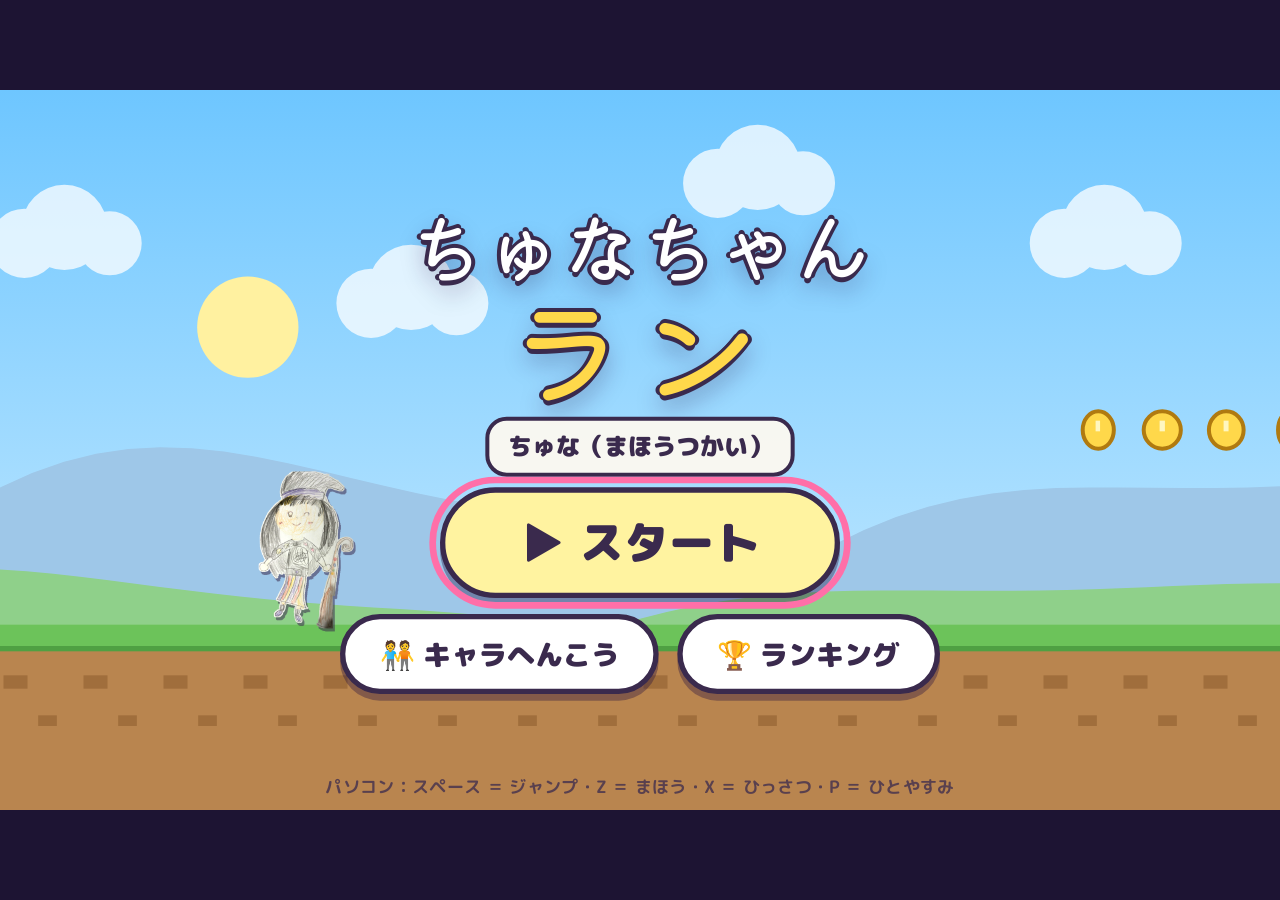
==== index.html @ e1ed50ab "ちゅなちゃんラン 初版 Co-Authored-By: Claude Opus 5.5 <noreply@anthropic.com>" ====
<!doctype html>
<html lang="ja">
<head>
<meta charset="utf-8">
<meta name="viewport" content="width=device-width, initial-scale=1, maximum-scale=1, user-scalable=no, viewport-fit=cover">
<meta name="apple-mobile-web-app-capable" content="yes">
<meta name="mobile-web-app-capable" content="yes">
<meta name="apple-mobile-web-app-status-bar-style" content="black-translucent">
<meta name="apple-mobile-web-app-title" content="ちゅなちゃんラン">
<meta name="theme-color" content="#7fc8ff">
<title>ちゅなちゃんラン</title>
<link rel="icon" href="img/icon.png">
<link rel="apple-touch-icon" href="img/icon.png">
<link rel="preconnect" href="https://fonts.googleapis.com">
<link rel="stylesheet" href="https://fonts.googleapis.com/css2?family=Kiwi+Maru:wght@500&family=M+PLUS+Rounded+1c:wght@700;900&display=swap">
<link rel="stylesheet" href="css/run.css">
</head>
<body>
<div id="stage">
  <canvas id="cv"></canvas>

  <!-- あそんで いる とき の ボタン -->
  <div id="play" class="play" hidden>
    <button id="btnPause" class="btn-pause" type="button" aria-label="ひとやすみ">⏸</button>
    <button id="btnJump" class="pbtn btn-jump" type="button">ジャンプ</button>
    <button id="btnMagic" class="pbtn btn-magic" type="button"><span class="lbl">まほう</span></button>
    <button id="btnSpecial" class="pbtn btn-special" type="button"><span class="lbl">ひっさつ</span><span class="gauge"><i></i></span></button>
  </div>

  <!-- タイトル -->
  <div id="scrTitle" class="scr title" hidden>
    <h1 class="logo"><span>ちゅなちゃん</span><b>ラン</b></h1>
    <div class="title-hero"><div id="titleChara" class="title-chara"></div></div>
    <div class="title-best" id="titleBest"></div>
    <div class="title-btns">
      <button type="button" class="big go" id="goStart">▶ スタート</button>
      <div class="row">
        <button type="button" class="mid" id="goChara">🧑‍🤝‍🧑 キャラへんこう</button>
        <button type="button" class="mid" id="goRank">🏆 ランキング</button>
      </div>
    </div>
    <div class="keys">パソコン：スペース ＝ ジャンプ・Z ＝ まほう・X ＝ ひっさつ・P ＝ ひとやすみ</div>
  </div>

  <!-- キャラ へんこう -->
  <div id="scrChara" class="scr card-scr" hidden>
    <div class="card">
      <h2>だれ で はしる？</h2>
      <div id="charaList" class="chara-list"></div>
      <div class="foot"><button type="button" class="mid" id="charaBack">きめた！</button></div>
    </div>
  </div>

  <!-- ランキング -->
  <div id="scrRank" class="scr card-scr" hidden>
    <div class="card">
      <h2>🏆 ランキング</h2>
      <div class="tabs"><button type="button" class="tab on" data-tab="rank">ベスト 10</button><button type="button" class="tab" data-tab="hist">りれき</button></div>
      <div id="rankBody" class="rank-body"></div>
      <div class="foot"><button type="button" class="mid" id="rankBack">もどる</button></div>
    </div>
  </div>

  <!-- けっか -->
  <div id="scrResult" class="scr card-scr" hidden>
    <div class="card">
      <h2 id="resTitle">ゴール！</h2>
      <div id="resStats" class="res-stats"></div>
      <div id="resEntry" class="res-entry" hidden>
        <div class="rank-in" id="resRankIn"></div>
        <label class="name-lbl">なまえ を いれてね
          <input id="resName" type="text" maxlength="10" autocomplete="off" enterkeyhint="done">
        </label>
        <div id="resNames" class="name-hist"></div>
        <button type="button" class="mid go" id="resSave">ほぞん する</button>
      </div>
      <div id="resBtns" class="foot">
        <button type="button" class="mid go" id="resAgain">もういちど</button>
        <button type="button" class="mid" id="resTitleBtn">タイトルへ</button>
      </div>
    </div>
  </div>

  <!-- ひとやすみ -->
  <div id="scrPause" class="scr card-scr dim" hidden>
    <div class="card small">
      <h2>ひとやすみ ちゅう</h2>
      <p class="sub">トイレ や ごはん に いって きても だいじょうぶ</p>
      <div class="foot col">
        <button type="button" class="mid go" id="pauseGo">▶ つづける</button>
        <button type="button" class="mid" id="pauseQuit">やめて けっか へ</button>
      </div>
    </div>
  </div>

  <div id="toast" class="toast" hidden></div>
</div>
<div id="rotate" class="rotate"><div>📱↻</div><div>がめん を よこ に してね</div></div>

<script src="js/run_data.js"></script>
<script src="js/run_game.js"></script>
<script src="js/run_ui.js"></script>
</body>
</html>
---- css/run.css ----
:root {
  --ink: #3a2a4d;
  --paper: #fffaf0;
  --violet: #7a4fd0;
  --pink: #ff6fa8;
  --gold: #ffd84a;
  --sky: #7fc8ff;
  --body: 'M PLUS Rounded 1c', 'Hiragino Maru Gothic ProN', 'Yu Gothic', sans-serif;
  --display: 'Kiwi Maru', 'M PLUS Rounded 1c', serif;
}
* { box-sizing: border-box; }
html, body { margin: 0; height: 100%; background: #1d1433; overflow: hidden; touch-action: manipulation; -webkit-text-size-adjust: 100%; }
body { font-family: var(--body); color: var(--ink); -webkit-user-select: none; user-select: none; -webkit-touch-callout: none; -webkit-tap-highlight-color: transparent; }
button { font-family: var(--body); cursor: pointer; }

/* 16:9 の ぶたい（がめん に あわせて おおきさ を かえる） */
#stage { position: absolute; left: 50%; top: 50%; width: 960px; height: 540px; transform-origin: 50% 50%; overflow: hidden; background: var(--sky); }
#cv { position: absolute; inset: 0; width: 100%; height: 100%; display: block; touch-action: none; }

/* あそぶ ボタン */
.play { position: absolute; inset: 0; pointer-events: none; }
.play[hidden] { display: none; }
.pbtn { position: absolute; pointer-events: auto; touch-action: none; border: 5px solid var(--ink); border-radius: 50%; font-weight: 900; color: var(--ink); box-shadow: 0 6px 0 rgba(30,10,60,.35); display: flex; flex-direction: column; align-items: center; justify-content: center; gap: 4px; padding: 0; opacity: .88; }
.pbtn.on { transform: translateY(4px); box-shadow: 0 2px 0 rgba(30,10,60,.35); }
.btn-jump { left: 18px; bottom: 12px; width: 128px; height: 128px; font-size: 24px; background: #d9f5ff; }
.btn-magic { right: 18px; bottom: 12px; width: 122px; height: 122px; font-size: 24px; background: #efe0ff; }
.btn-magic.cool { opacity: .55; }
.btn-special { right: 152px; bottom: 14px; width: 98px; height: 98px; font-size: 17px; background: #fff3c4; }
.btn-special .gauge { width: 66px; height: 10px; border: 2px solid var(--ink); border-radius: 99px; background: #fff; overflow: hidden; }
.btn-special .gauge i { display: block; height: 100%; width: 0; background: linear-gradient(90deg, #ffd84a, #ff6fa8); }
.btn-special.full { animation: glow 0.8s ease-in-out infinite; background: #fff7a0; }
@keyframes glow { 50% { box-shadow: 0 6px 0 rgba(30,10,60,.35), 0 0 30px 10px rgba(255,216,74,.9); } }
.btn-pause { position: absolute; right: 16px; top: 14px; width: 62px; height: 62px; pointer-events: auto; border: 4px solid var(--ink); border-radius: 18px; background: rgba(255,250,240,.92); font-size: 28px; box-shadow: 0 4px 0 rgba(30,10,60,.35); }

/* がめん（タイトル・キャラ・ランキング・けっか・ひとやすみ） */
.scr { position: absolute; inset: 0; display: flex; align-items: center; justify-content: center; z-index: 10; }
.scr[hidden] { display: none; }
.card-scr { background: rgba(30,16,50,.45); }
.card-scr.dim { background: rgba(30,16,50,.6); }
.card { background: var(--paper); border: 5px solid var(--ink); border-radius: 28px; padding: 18px 24px 20px; width: min(900px, 94%); max-height: 94%; display: flex; flex-direction: column; gap: 12px; box-shadow: 0 10px 0 rgba(30,10,60,.4); animation: pop .35s cubic-bezier(.3,1.6,.5,1); }
.card.small { width: 520px; text-align: center; }
@keyframes pop { from { transform: scale(.4); opacity: 0; } }
.card h2 { margin: 0; font-family: var(--display); font-size: 32px; color: var(--violet); text-align: center; }
.card .sub { margin: 0; font-weight: 700; color: #7a6890; }
.foot { display: flex; gap: 14px; justify-content: center; }
.foot.col { flex-direction: column; align-items: center; }
.foot[hidden] { display: none; }
.big, .mid { border: 4px solid var(--ink); border-radius: 999px; font-weight: 900; color: var(--ink); background: #fff; box-shadow: 0 5px 0 rgba(30,10,60,.35); }
.big { font-size: 34px; padding: 12px 56px; }
.mid { font-size: 21px; padding: 10px 26px; }
.big.go, .mid.go { background: #fff3a0; }
.big:active, .mid:active { transform: translateY(4px); box-shadow: 0 1px 0 rgba(30,10,60,.35); }
button:focus-visible { outline: 5px solid var(--pink); outline-offset: 3px; }

/* タイトル */
.title { flex-direction: column; gap: 8px; }
.logo { margin: 0; font-family: var(--display); font-weight: 500; text-align: center; line-height: 1; color: #fff; text-shadow: 0 4px 0 var(--ink), 3px 0 0 var(--ink), -3px 0 0 var(--ink), 0 -3px 0 var(--ink), 0 8px 18px rgba(30,10,60,.4); }
.logo span { display: block; font-size: 58px; }
.logo b { display: block; font-size: 92px; color: var(--gold); letter-spacing: .1em; font-weight: 500; }
.title-hero { display: flex; align-items: flex-end; gap: 10px; }
.title-chara { background: rgba(255,250,240,.92); border: 3px solid var(--ink); border-radius: 16px; padding: 6px 14px; font-weight: 900; font-size: 18px; }
.title-best { font-weight: 900; font-size: 20px; color: var(--ink); background: rgba(255,250,240,.85); border-radius: 999px; padding: 3px 18px; }
.title-best:empty { display: none; }
.title-btns { display: flex; flex-direction: column; align-items: center; gap: 12px; }
.title-btns .row { display: flex; gap: 14px; }
.keys { position: absolute; bottom: 8px; font-size: 13px; font-weight: 700; color: rgba(58,42,77,.75); }
body.touch .keys { display: none; }

/* キャラ */
.chara-list { display: grid; grid-template-columns: repeat(3, 1fr); gap: 14px; }
.chara { border: 4px solid var(--ink); border-radius: 22px; background: #fff; padding: 10px; display: flex; flex-direction: column; align-items: center; gap: 4px; text-align: center; box-shadow: 0 5px 0 rgba(30,10,60,.25); }
.chara.on { background: #fff3c4; box-shadow: 0 0 0 5px var(--gold), 0 5px 0 rgba(30,10,60,.25); }
.chara img { height: 110px; }
.chara b { font-size: 24px; }
.chara .job { font-size: 14px; color: #7a6890; font-weight: 900; }
.chara .trait { font-size: 14px; background: #e9f7ff; border-radius: 10px; padding: 3px 8px; font-weight: 700; }
.chara .sk { font-size: 13px; font-weight: 700; line-height: 1.35; }
.chara .sk em { font-style: normal; color: var(--violet); font-weight: 900; }

/* ランキング */
.tabs { display: flex; gap: 10px; justify-content: center; }
.tab { border: 3px solid var(--ink); border-radius: 999px; background: #fff; font-weight: 900; font-size: 18px; padding: 6px 22px; }
.tab.on { background: #fff3c4; box-shadow: 0 0 0 4px var(--gold); }
.rank-body { overflow-y: auto; max-height: 300px; border: 3px solid #e8d9f0; border-radius: 16px; background: #fff; }
.rank-body table { width: 100%; border-collapse: collapse; font-weight: 900; }
.rank-body td { padding: 6px 10px; border-bottom: 2px dashed #efe6f5; font-size: 19px; }
.rank-body td.n { width: 64px; text-align: center; font-family: var(--display); font-size: 24px; color: var(--violet); }
.rank-body td.d { text-align: right; font-family: var(--display); font-size: 24px; }
.rank-body td.t { font-size: 13px; color: #7a6890; width: 130px; }
.rank-body td.c img { height: 40px; vertical-align: middle; }
.rank-body tr.me { background: #fff3c4; }
.rank-body .empty { padding: 30px; text-align: center; color: #7a6890; font-weight: 900; }

/* けっか */
.res-stats { display: flex; gap: 12px; justify-content: center; flex-wrap: wrap; }
.res-stats .st { background: #fff; border: 3px solid #e8d9f0; border-radius: 16px; padding: 6px 16px; text-align: center; font-weight: 900; }
.res-stats .st small { display: block; font-size: 13px; color: #7a6890; }
.res-stats .st b { font-family: var(--display); font-size: 30px; }
.res-stats .st.main b { font-size: 46px; color: var(--violet); }
.res-entry { display: flex; flex-direction: column; align-items: center; gap: 8px; }
.res-entry[hidden] { display: none; }
.rank-in { font-family: var(--display); font-size: 26px; color: var(--pink); }
.name-lbl { display: flex; flex-direction: column; align-items: center; gap: 4px; font-weight: 900; }
.name-lbl input { font-family: var(--body); font-weight: 900; font-size: 26px; width: 320px; text-align: center; border: 4px solid var(--ink); border-radius: 14px; padding: 6px 10px; -webkit-user-select: text; user-select: text; }
.name-hist { display: flex; gap: 8px; flex-wrap: wrap; justify-content: center; max-width: 640px; }
.name-hist:empty { display: none; }
.name-hist button { border: 3px solid var(--ink); border-radius: 999px; background: #e9f7ff; font-weight: 900; font-size: 17px; padding: 4px 14px; }

/* おしらせ */
.toast { position: absolute; left: 50%; top: 92px; transform: translateX(-50%); background: rgba(255,250,240,.96); border: 4px solid var(--ink); border-radius: 999px; padding: 8px 24px; font-weight: 900; font-size: 22px; z-index: 8; white-space: nowrap; box-shadow: 0 5px 0 rgba(30,10,60,.3); animation: pop .3s cubic-bezier(.3,1.6,.5,1); pointer-events: none; }
.toast[hidden] { display: none; }

.rotate { display: none; position: fixed; inset: 0; z-index: 50; background: #1d1433; color: #fff; font-weight: 900; font-size: 22px; flex-direction: column; align-items: center; justify-content: center; gap: 10px; }
.rotate div:first-child { font-size: 60px; }
@media (orientation: portrait) and (pointer: coarse) { .rotate { display: flex; } }
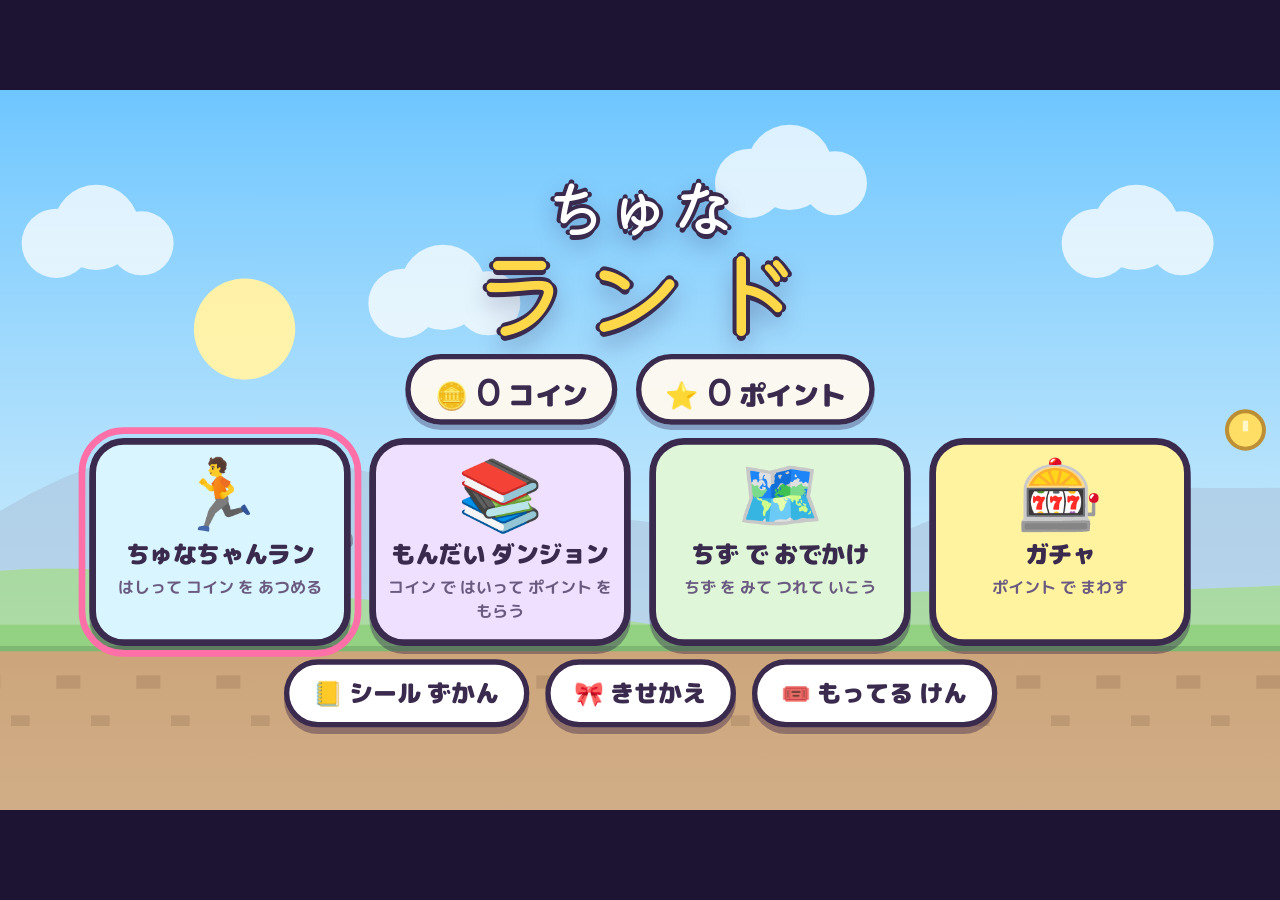
==== commit 767c5446: "ちゅなランド：トップ・もんだいダンジョン・ガチャ・シール・きせかえ・けん・ちずでおでかけ Co-Authored-By: Claude Opus 5.5 <noreply@anthropic.com>" ====
--- a/index.html
+++ b/index.html
@@ -6,14 +6,15 @@
 <meta name="apple-mobile-web-app-capable" content="yes">
 <meta name="mobile-web-app-capable" content="yes">
 <meta name="apple-mobile-web-app-status-bar-style" content="black-translucent">
-<meta name="apple-mobile-web-app-title" content="ちゅなちゃんラン">
+<meta name="apple-mobile-web-app-title" content="ちゅなランド">
 <meta name="theme-color" content="#7fc8ff">
-<title>ちゅなちゃんラン</title>
+<title>ちゅなランド</title>
 <link rel="icon" href="img/icon.png">
 <link rel="apple-touch-icon" href="img/icon.png">
 <link rel="preconnect" href="https://fonts.googleapis.com">
 <link rel="stylesheet" href="https://fonts.googleapis.com/css2?family=Kiwi+Maru:wght@500&family=M+PLUS+Rounded+1c:wght@700;900&display=swap">
 <link rel="stylesheet" href="css/run.css">
+<link rel="stylesheet" href="css/land.css">
 </head>
 <body>
 <div id="stage">
@@ -27,8 +28,146 @@
     <button id="btnSpecial" class="pbtn btn-special" type="button"><span class="lbl">ひっさつ</span><span class="gauge"><i></i></span></button>
   </div>
 
+  <!-- ちゅなランド -->
+  <div id="scrLand" class="scr land" hidden>
+    <h1 class="logo land-logo"><span>ちゅな</span><b>ランド</b></h1>
+    <div class="wallet"><span>🪙 <b id="wCoins">0</b> コイン</span><span>⭐ <b id="wPoints">0</b> ポイント</span></div>
+    <div class="attr">
+      <button type="button" class="att a-run" id="goRun"><i>🏃</i><b>ちゅなちゃんラン</b><small>はしって コイン を あつめる</small></button>
+      <button type="button" class="att a-dg" id="goDg"><i>📚</i><b>もんだい ダンジョン</b><small>コイン で はいって ポイント を もらう</small></button>
+      <button type="button" class="att a-map" id="goMap"><i>🗺️</i><b>ちず で おでかけ</b><small>ちず を みて つれて いこう</small></button>
+      <button type="button" class="att a-gacha" id="goGacha"><i>🎰</i><b>ガチャ</b><small>ポイント で まわす</small></button>
+    </div>
+    <div class="land-sub">
+      <button type="button" class="mid" id="goZukan">📒 シール ずかん</button>
+      <button type="button" class="mid" id="goWear">🎀 きせかえ</button>
+      <button type="button" class="mid" id="goTickets">🎟️ もってる けん <span id="tkBadge" class="badge" hidden></span></button>
+    </div>
+  </div>
+
+  <!-- もんだい ダンジョン：はいりぐち -->
+  <div id="scrDgEntry" class="scr card-scr" hidden>
+    <div class="card">
+      <h2>📚 もんだい ダンジョン</h2>
+      <p class="sub center">10かい まで すすもう！ せいかい する と ⭐ポイント。たからばこ に コイン も あるよ</p>
+      <div class="pick-row" id="dgSubj"></div>
+      <div class="pick-row" id="dgDiff"></div>
+      <div class="dg-fee" id="dgFee"></div>
+      <div class="foot">
+        <button type="button" class="mid go" id="dgEnter">はいる！</button>
+        <button type="button" class="mid" id="dgEntryBack">もどる</button>
+      </div>
+    </div>
+  </div>
+
+  <!-- もんだい ダンジョン：なか -->
+  <div id="scrDg" class="scr dg" hidden>
+    <div class="dg-top">
+      <div class="dg-floor" id="dgFloor"></div>
+      <div class="dg-hearts" id="dgHearts"></div>
+      <div class="dg-pts" id="dgPts"></div>
+      <button type="button" class="dg-quit" id="dgQuit">🏳 かえる</button>
+    </div>
+    <div class="dg-room">
+      <div class="dg-mon" id="dgMon"><img id="dgMonImg" alt=""><div class="dg-mon-name" id="dgMonName"></div><div class="dg-mon-hp" id="dgMonHp"></div></div>
+      <button type="button" class="dg-chest" id="dgChest" hidden>🎁<small>タップ で あける</small></button>
+      <div class="dg-pop" id="dgPop"></div>
+    </div>
+    <div class="dg-q" id="dgQ">
+      <div class="dg-prompt"><div id="dgPrompt"></div><button type="button" class="dg-say" id="dgSay" hidden>🔊</button></div>
+      <div class="dg-opts" id="dgOpts"></div>
+    </div>
+  </div>
+
+  <!-- もんだい ダンジョン：おわり -->
+  <div id="scrDgEnd" class="scr card-scr" hidden>
+    <div class="card small">
+      <h2 id="dgEndTitle"></h2>
+      <div class="res-stats" id="dgEndStats"></div>
+      <div class="foot">
+        <button type="button" class="mid go" id="dgEndGacha">🎰 ガチャ へ</button>
+        <button type="button" class="mid" id="dgEndLand">🏠 もどる</button>
+      </div>
+    </div>
+  </div>
+
+  <!-- ガチャ -->
+  <div id="scrGacha" class="scr card-scr" hidden>
+    <div class="card gacha-card">
+      <h2>🎰 ちゅな ガチャ</h2>
+      <div class="gacha-body">
+        <div class="machine" id="machine">
+          <div class="dome"><span>🔴</span><span>🟡</span><span>🔵</span><span>🟢</span><span>🟣</span><span>🟠</span><span>🔴</span><span>🔵</span></div>
+          <div class="mbody"><div class="slot" id="slot"></div></div>
+        </div>
+        <div class="gacha-side">
+          <div class="g-pts">⭐ <b id="gPts">0</b> ポイント</div>
+          <button type="button" class="big go" id="gPull1">まわす<small>⭐10</small></button>
+          <button type="button" class="mid" id="gPull10">10かい まわす（⭐100）</button>
+          <div class="stamp">
+            <div class="stamp-t">スタンプ <b id="gStamp">0</b> / 300</div>
+            <div class="stamp-bar"><i id="gStampBar"></i></div>
+            <div class="stamp-s">300こ で 🧸 めっっちゃ おおあたり かくてい！</div>
+          </div>
+          <button type="button" class="link" id="gOdds">かくりつ を みる</button>
+        </div>
+      </div>
+      <div class="foot"><button type="button" class="mid" id="gBack">もどる</button></div>
+    </div>
+  </div>
+  <div id="scrGRes" class="scr card-scr dim" hidden>
+    <div class="gres" id="gRes"></div>
+  </div>
+
+  <!-- シール ずかん -->
+  <div id="scrZukan" class="scr card-scr" hidden>
+    <div class="card">
+      <h2>📒 シール ずかん <small id="zkCount"></small></h2>
+      <div class="zukan" id="zukan"></div>
+      <div class="foot"><button type="button" class="mid" id="zkBack">もどる</button></div>
+    </div>
+  </div>
+
+  <!-- きせかえ -->
+  <div id="scrWear" class="scr card-scr" hidden>
+    <div class="card">
+      <h2>🎀 きせかえ</h2>
+      <div class="wear-body">
+        <div class="wear-prev" id="wearPrev"></div>
+        <div class="wear-lists">
+          <div class="wear-h">あたま</div><div class="wear-row" id="wearHat"></div>
+          <div class="wear-h">はしる と でる キラキラ</div><div class="wear-row" id="wearTrail"></div>
+          <p class="sub">ガチャ で でる と えらべる よ。ラン で つかえる！</p>
+        </div>
+      </div>
+      <div class="foot"><button type="button" class="mid" id="wearBack">もどる</button></div>
+    </div>
+  </div>
+
+  <!-- もってる けん -->
+  <div id="scrTickets" class="scr card-scr" hidden>
+    <div class="card">
+      <h2>🎟️ もってる けん</h2>
+      <div class="tickets" id="tickets"></div>
+      <div class="foot">
+        <button type="button" class="mid" id="tkBack">もどる</button>
+        <button type="button" class="mid parent" id="tkParent">🔒 おうち の ひと</button>
+      </div>
+    </div>
+  </div>
+  <div id="pinAsk" class="pin-layer" hidden>
+    <div class="card small">
+      <h2 id="pinTitle">ばんごう</h2>
+      <p class="sub" id="pinSub"></p>
+      <div class="pin-dots" id="pinDots"></div>
+      <div class="pin-pad" id="pinPad"></div>
+      <div class="foot"><button type="button" class="mid" id="pinCancel">やめる</button></div>
+    </div>
+  </div>
+
   <!-- タイトル -->
   <div id="scrTitle" class="scr title" hidden>
+    <button type="button" class="home-btn" id="runHome">🏠 ちゅなランド</button>
     <h1 class="logo"><span>ちゅなちゃん</span><b>ラン</b></h1>
     <div class="title-hero"><div id="titleChara" class="title-chara"></div></div>
     <div class="title-best" id="titleBest"></div>
@@ -99,6 +238,9 @@
 
 <script src="js/run_data.js"></script>
 <script src="js/run_game.js"></script>
+<script src="js/land_kanji.js"></script>
+<script src="js/land_data.js"></script>
 <script src="js/run_ui.js"></script>
+<script src="js/land_ui.js"></script>
 </body>
 </html>
--- a/css/run.css
+++ b/css/run.css
@@ -22,10 +22,10 @@
 .play[hidden] { display: none; }
 .pbtn { position: absolute; pointer-events: auto; touch-action: none; border: 5px solid var(--ink); border-radius: 50%; font-weight: 900; color: var(--ink); box-shadow: 0 6px 0 rgba(30,10,60,.35); display: flex; flex-direction: column; align-items: center; justify-content: center; gap: 4px; padding: 0; opacity: .88; }
 .pbtn.on { transform: translateY(4px); box-shadow: 0 2px 0 rgba(30,10,60,.35); }
-.btn-jump { left: 18px; bottom: 12px; width: 128px; height: 128px; font-size: 24px; background: #d9f5ff; }
-.btn-magic { right: 18px; bottom: 12px; width: 122px; height: 122px; font-size: 24px; background: #efe0ff; }
+.btn-jump { right: 18px; bottom: 12px; width: 128px; height: 128px; font-size: 24px; background: #d9f5ff; }
+.btn-magic { left: 18px; bottom: 12px; width: 122px; height: 122px; font-size: 24px; background: #efe0ff; }
 .btn-magic.cool { opacity: .55; }
-.btn-special { right: 152px; bottom: 14px; width: 98px; height: 98px; font-size: 17px; background: #fff3c4; }
+.btn-special { left: 152px; bottom: 14px; width: 98px; height: 98px; font-size: 17px; background: #fff3c4; }
 .btn-special .gauge { width: 66px; height: 10px; border: 2px solid var(--ink); border-radius: 99px; background: #fff; overflow: hidden; }
 .btn-special .gauge i { display: block; height: 100%; width: 0; background: linear-gradient(90deg, #ffd84a, #ff6fa8); }
 .btn-special.full { animation: glow 0.8s ease-in-out infinite; background: #fff7a0; }
@@ -89,6 +89,13 @@
 .rank-body td.t { font-size: 13px; color: #7a6890; width: 130px; }
 .rank-body td.c img { height: 40px; vertical-align: middle; }
 .rank-body tr.me { background: #fff3c4; }
+.rank-body td.x { width: 1%; white-space: nowrap; text-align: right; }
+.rank-body .del { border: 3px solid var(--ink); border-radius: 12px; background: #fff; font-size: 18px; padding: 2px 8px; cursor: pointer; }
+.rank-body .ask { font-size: 15px; white-space: nowrap; }
+.rank-body .ask button { border: 3px solid var(--ink); border-radius: 12px; font-weight: 900; font-size: 16px; padding: 3px 10px; margin-left: 6px; cursor: pointer; }
+.rank-body .ask .yes { background: #ffb3c6; }
+.rank-body .ask .no { background: #fff; }
+.rank-body tr.asking { background: #ffe4ec; }
 .rank-body .empty { padding: 30px; text-align: center; color: #7a6890; font-weight: 900; }
 
 /* けっか */
--- a/css/land.css
+++ b/css/land.css
@@ -0,0 +1,185 @@
+/* ちゅなランド */
+.center { text-align: center; }
+.land { flex-direction: column; gap: 10px; background: linear-gradient(180deg, rgba(255,255,255,0) 0%, rgba(255,250,240,.35) 100%); }
+.land-logo span { font-size: 48px; }
+.land-logo b { font-size: 78px; }
+.wallet { display: flex; gap: 14px; }
+.wallet span { background: rgba(255,250,240,.95); border: 4px solid var(--ink); border-radius: 999px; padding: 4px 18px; font-weight: 900; font-size: 20px; box-shadow: 0 4px 0 rgba(30,10,60,.3); }
+.wallet b { font-family: var(--display); font-size: 26px; }
+.attr { display: grid; grid-template-columns: repeat(4, 196px); gap: 14px; }
+.att { border: 5px solid var(--ink); border-radius: 26px; padding: 10px 8px 12px; display: flex; flex-direction: column; align-items: center; gap: 2px; box-shadow: 0 6px 0 rgba(30,10,60,.35); color: var(--ink); }
+.att i { font-style: normal; font-size: 52px; line-height: 1.1; }
+.att b { font-size: 18px; font-weight: 900; white-space: nowrap; letter-spacing: -.02em; }
+.att small { font-size: 12px; font-weight: 700; color: #6a5a80; }
+.att:active { transform: translateY(4px); box-shadow: 0 2px 0 rgba(30,10,60,.35); }
+.a-run { background: #d9f5ff; } .a-dg { background: #efe0ff; } .a-map { background: #dff7d8; } .a-gacha { background: #fff3a0; }
+.land-sub { display: flex; gap: 12px; }
+.land-sub .mid { font-size: 18px; padding: 8px 18px; }
+.badge { display: inline-block; min-width: 26px; border-radius: 99px; background: #ff3b6b; color: #fff; font-size: 15px; padding: 1px 7px; margin-left: 4px; }
+.badge[hidden] { display: none; }
+.home-btn { position: absolute; left: 14px; top: 14px; border: 4px solid var(--ink); border-radius: 999px; background: rgba(255,250,240,.95); font-weight: 900; font-size: 18px; padding: 6px 16px; box-shadow: 0 4px 0 rgba(30,10,60,.3); color: var(--ink); }
+.res-stats .st.bank { background: #fff3c4; }
+
+/* えらぶ ボタン */
+.pick-row { display: flex; gap: 10px; justify-content: center; flex-wrap: wrap; }
+.pk { border: 4px solid var(--ink); border-radius: 20px; background: #fff; font-weight: 900; font-size: 20px; padding: 8px 16px; display: flex; flex-direction: column; align-items: center; min-width: 120px; color: var(--ink); box-shadow: 0 4px 0 rgba(30,10,60,.25); }
+.pk i { font-style: normal; font-size: 34px; }
+.pk.sm { font-size: 18px; min-width: 110px; }
+.pk small { font-size: 12px; color: #7a6890; }
+.pk.on { background: #fff3c4; box-shadow: 0 0 0 5px var(--gold), 0 4px 0 rgba(30,10,60,.25); }
+.dg-fee { text-align: center; font-weight: 900; font-size: 18px; }
+.dg-fee .warn { color: #e0335a; }
+.dg-best { font-size: 14px; color: #7a6890; }
+button:disabled { opacity: .45; cursor: default; }
+
+/* ダンジョン の なか */
+.dg { flex-direction: column; justify-content: stretch; align-items: stretch; background: radial-gradient(ellipse at 50% 40%, #6b5a9a 0%, #3b2d63 55%, #241a40 100%); }
+.dg::before { content: ''; position: absolute; inset: 0; background: repeating-linear-gradient(0deg, rgba(0,0,0,.12) 0 2px, transparent 2px 46px), repeating-linear-gradient(90deg, rgba(0,0,0,.1) 0 2px, transparent 2px 92px); pointer-events: none; }
+.dg-top { position: relative; display: flex; align-items: center; gap: 16px; padding: 12px 16px 0; color: #fff; font-weight: 900; }
+.dg-floor { font-family: var(--display); font-size: 26px; background: rgba(255,250,240,.95); color: var(--ink); border: 4px solid var(--ink); border-radius: 999px; padding: 2px 16px; }
+.dg-hearts span { font-size: 28px; color: #ff5a8a; text-shadow: 0 2px 0 var(--ink); }
+.dg-hearts span.off { color: rgba(255,255,255,.3); }
+.dg-pts { font-size: 22px; background: rgba(0,0,0,.25); border-radius: 999px; padding: 4px 14px; }
+.dg-quit { margin-left: auto; border: 4px solid var(--ink); border-radius: 999px; background: #fff; font-weight: 900; font-size: 16px; padding: 6px 14px; color: var(--ink); }
+.dg-room { position: relative; flex: 1; display: flex; align-items: center; justify-content: center; }
+.dg-mon { position: relative; display: flex; flex-direction: column; align-items: center; transition: transform .3s, opacity .4s; }
+.dg-mon img { height: 150px; filter: drop-shadow(0 8px 0 rgba(0,0,0,.3)); animation: bob 1.6s ease-in-out infinite; }
+.dg-mon.boss img { height: 200px; }
+@keyframes bob { 50% { transform: translateY(-8px); } }
+.dg-mon-name { color: #fff; font-weight: 900; font-size: 17px; background: rgba(0,0,0,.35); border-radius: 999px; padding: 1px 12px; margin-top: 2px; }
+.dg-mon-hp { display: flex; gap: 4px; margin-top: 4px; }
+.dg-mon-hp i { width: 34px; height: 10px; border: 2px solid #fff; border-radius: 99px; }
+.dg-mon-hp i.on { background: #ff5a8a; }
+.dg-mon.in { animation: monIn .5s cubic-bezier(.3,1.5,.5,1); }
+@keyframes monIn { from { transform: scale(.2) translateY(60px); opacity: 0; } }
+.dg-mon.hit img { filter: brightness(2.2) drop-shadow(0 0 20px #fff); }
+.dg-mon.out { transform: scale(.2) rotate(40deg); opacity: 0; }
+.dg-chest { font-size: 96px; background: none; border: none; display: flex; flex-direction: column; align-items: center; animation: bob 1s ease-in-out infinite; color: #fff; }
+.dg-chest[hidden] { display: none; }
+.dg-chest small { font-size: 16px; font-weight: 900; }
+.dg-chest.open { animation: none; transform: scale(1.3); filter: drop-shadow(0 0 30px #ffd84a); }
+.dg-pop { position: absolute; top: 8%; left: 50%; transform: translateX(-50%); font-weight: 900; font-size: 26px; padding: 6px 22px; border-radius: 999px; border: 4px solid var(--ink); background: #fff; opacity: 0; pointer-events: none; white-space: nowrap; }
+.dg-pop.show { animation: dgPop 1.6s ease forwards; }
+.dg-pop.good { background: #fff3a0; } .dg-pop.bad { background: #ffd6e0; }
+@keyframes dgPop { 0% { opacity: 0; transform: translate(-50%, 20px) scale(.6); } 15% { opacity: 1; transform: translate(-50%, 0) scale(1.05); } 80% { opacity: 1; } 100% { opacity: 0; } }
+.dg-q { position: relative; background: var(--paper); border-top: 5px solid var(--ink); padding: 10px 16px 14px; display: flex; flex-direction: column; gap: 10px; transition: transform .3s; }
+.dg-q.hide { transform: translateY(110%); }
+.dg-prompt { display: flex; align-items: center; justify-content: center; gap: 12px; min-height: 64px; font-weight: 900; }
+.dg-prompt > div { display: flex; align-items: center; gap: 14px; flex-wrap: wrap; justify-content: center; }
+.dg-say { border: 4px solid var(--ink); border-radius: 50%; width: 54px; height: 54px; font-size: 26px; background: #e9f7ff; }
+.dg-say[hidden] { display: none; }
+.q-math { font-family: var(--display); font-size: 44px; }
+.q-kanji { font-family: var(--display); font-size: 56px; background: #fff; border: 3px dashed #c9b8e6; border-radius: 14px; padding: 0 16px; }
+.q-sub { font-size: 22px; }
+.q-eng { font-family: 'Comic Sans MS', 'Arial Rounded MT Bold', sans-serif; font-size: 52px; font-weight: 900; }
+.q-eng.sm { font-size: 40px; }
+.q-pic { font-size: 50px; }
+.q-tag { font-size: 14px; background: #efe0ff; border-radius: 999px; padding: 2px 10px; }
+.q-staff { background: #fff; border-radius: 12px; height: 110px; width: auto; }
+.dg-opts { display: grid; grid-template-columns: repeat(4, 1fr); gap: 12px; }
+.opt { border: 4px solid var(--ink); border-radius: 18px; background: #fff; font-weight: 900; font-size: 30px; padding: 10px 6px; color: var(--ink); box-shadow: 0 5px 0 rgba(30,10,60,.3); }
+.dg-opts.eng .opt { font-family: 'Comic Sans MS', 'Arial Rounded MT Bold', sans-serif; font-size: 38px; }
+.dg-opts.pic .opt { font-size: 44px; }
+.opt:active { transform: translateY(4px); box-shadow: 0 1px 0 rgba(30,10,60,.3); }
+.opt.right { background: #c9f5c0; box-shadow: 0 0 0 5px #3cc46e; }
+.opt.wrong { background: #ffd6e0; }
+.dg.shake .dg-room, .dg.shake .dg-q { animation: shake .35s; }
+@keyframes shake { 20% { transform: translateX(-8px); } 60% { transform: translateX(8px); } }
+.conf-box { position: absolute; inset: 0; overflow: hidden; pointer-events: none; z-index: 30; }
+
+/* ガチャ */
+.gacha-card { width: min(860px, 94%); }
+.gacha-body { display: flex; gap: 30px; align-items: center; justify-content: center; }
+.machine { position: relative; width: 230px; display: flex; flex-direction: column; align-items: center; }
+.dome { width: 210px; height: 190px; border: 5px solid var(--ink); border-radius: 50% 50% 18px 18px; background: radial-gradient(circle at 35% 30%, #ffffff 0%, #dff4ff 40%, #b6dcf5 100%); display: flex; flex-wrap: wrap; align-content: flex-end; justify-content: center; padding: 18px 16px 8px; gap: 2px; font-size: 38px; overflow: hidden; }
+.mbody { width: 230px; height: 120px; margin-top: -4px; background: #ff6fa8; border: 5px solid var(--ink); border-radius: 18px; position: relative; display: flex; align-items: center; justify-content: center; }
+.mbody::before { content: ''; position: absolute; left: 20px; top: 26px; width: 60px; height: 60px; border-radius: 50%; background: #fff3a0; border: 5px solid var(--ink); }
+.mbody::after { content: ''; position: absolute; left: 44px; top: 36px; width: 12px; height: 40px; border-radius: 6px; background: var(--ink); transition: transform .3s; }
+.machine.turn .mbody::after { animation: handle .4s linear 3; }
+@keyframes handle { to { transform: rotate(360deg); } }
+.machine.turn .dome { animation: jiggle .2s linear infinite; }
+@keyframes jiggle { 50% { transform: translateX(3px) rotate(1deg); } }
+.slot { position: absolute; right: 20px; top: 24px; width: 100px; height: 66px; background: #3a2a4d; border-radius: 12px; display: flex; align-items: center; justify-content: center; color: #fff; text-align: center; font-size: 11px; font-weight: 900; padding: 4px; }
+.capsule { width: 54px; height: 54px; border-radius: 50%; border: 4px solid #fff; animation: drop .6s cubic-bezier(.3,1.6,.5,1) .5s both; }
+.capsule.rainbow { background: conic-gradient(#ff6fa8, #ffd84a, #6fdc8c, #7fc8ff, #b98aff, #ff6fa8); box-shadow: 0 0 24px 8px #fff3a0; }
+@keyframes drop { from { transform: translateY(-60px) scale(.3); } }
+.gacha-side { display: flex; flex-direction: column; align-items: center; gap: 12px; }
+.g-pts { font-weight: 900; font-size: 22px; } .g-pts b { font-family: var(--display); font-size: 34px; }
+#gPull1 { display: flex; flex-direction: column; align-items: center; line-height: 1.1; }
+#gPull1 small { font-size: 16px; }
+.stamp { width: 300px; background: #fff; border: 3px solid var(--ink); border-radius: 16px; padding: 8px 12px; font-weight: 900; }
+.stamp-t { font-size: 16px; } .stamp-t b { font-size: 22px; color: var(--violet); }
+.stamp-bar { height: 14px; border: 2px solid var(--ink); border-radius: 99px; overflow: hidden; background: #f3eefa; margin: 4px 0; }
+.stamp-bar i { display: block; height: 100%; background: linear-gradient(90deg, #ffd84a, #ff6fa8); }
+.stamp-s { font-size: 12px; color: #7a6890; }
+.link { background: none; border: none; color: var(--violet); font-weight: 900; text-decoration: underline; font-size: 14px; }
+.gres { display: flex; flex-direction: column; align-items: center; gap: 14px; max-height: 96%; }
+.wow-t { font-family: var(--display); font-size: 40px; color: #fff; text-shadow: 0 4px 0 var(--ink), 3px 0 0 var(--ink), -3px 0 0 var(--ink); animation: pop .5s cubic-bezier(.3,1.6,.5,1); }
+.gres.mega .wow-t { font-size: 52px; animation: pop .5s cubic-bezier(.3,1.6,.5,1), rainbowT 1s linear infinite; }
+@keyframes rainbowT { to { filter: hue-rotate(360deg); } }
+.gres.mega { background: radial-gradient(circle, rgba(255,240,150,.5), transparent 70%); }
+.rcs { display: flex; flex-wrap: wrap; gap: 12px; justify-content: center; max-width: 920px; }
+.rc { width: 220px; background: var(--paper); border: 5px solid var(--ink); border-radius: 22px; padding: 10px; display: flex; flex-direction: column; align-items: center; gap: 4px; text-align: center; animation: pop .45s cubic-bezier(.3,1.6,.5,1) both; box-shadow: 0 6px 0 rgba(30,10,60,.35); }
+.rc i { font-style: normal; font-size: 64px; }
+.rc b { font-size: 18px; }
+.rc small { font-size: 12px; font-weight: 700; color: #7a6890; }
+.rc-rank { font-weight: 900; font-size: 15px; color: var(--violet); }
+.rc-rank em { color: #ff3b6b; font-style: normal; }
+.rc .sk-img img { height: 110px; }
+.rc.ticket { background: #fff3c4; box-shadow: 0 0 0 5px var(--gold), 0 6px 0 rgba(30,10,60,.35); }
+.rc.k-toy, .rc.k-clothes, .rc.k-book { background: linear-gradient(135deg, #fff3c4, #ffd6ea, #dff4ff); }
+.rc.k-toy { box-shadow: 0 0 0 6px #ff3b6b, 0 0 40px 10px #fff3a0; }
+.gres.many .rc { width: 160px; padding: 6px; }
+.gres.many .rc .sk-img img { height: 70px; }
+.gres.many .rc i { font-size: 44px; }
+.gres.many .rc b { font-size: 14px; }
+.conf { position: absolute; top: -20px; width: 10px; height: 16px; z-index: 30; animation: fall linear forwards; pointer-events: none; }
+@keyframes fall { to { transform: translateY(600px) rotate(720deg); } }
+
+/* シール */
+.sk-img { position: relative; display: inline-block; }
+.sk-img.foil::after { content: ''; position: absolute; inset: 0; background: linear-gradient(115deg, transparent 30%, rgba(255,255,255,.75) 45%, rgba(255,200,255,.5) 52%, transparent 65%); background-size: 250% 100%; animation: foil 2s linear infinite; mix-blend-mode: overlay; -webkit-mask: var(--m); }
+@keyframes foil { from { background-position: 150% 0; } to { background-position: -100% 0; } }
+.zukan { display: grid; grid-template-columns: repeat(6, 1fr); gap: 10px; overflow-y: auto; max-height: 340px; padding: 4px; }
+.zk { position: relative; background: #fff; border: 3px solid var(--ink); border-radius: 16px; padding: 6px; display: flex; flex-direction: column; align-items: center; text-align: center; }
+.zk.rare { background: linear-gradient(135deg, #fff3c4, #ffe4f2, #e4f4ff); }
+.zk .sk-img img { height: 72px; }
+.zk b { font-size: 12px; line-height: 1.2; }
+.zk.none b { color: #b0a4c0; }
+.zk .cnt { position: absolute; right: 6px; top: 4px; font-size: 13px; font-weight: 900; color: var(--violet); }
+.card h2 small { font-size: 18px; color: #7a6890; }
+
+/* きせかえ */
+.wear-body { display: flex; gap: 20px; align-items: center; }
+.wear-prev { position: relative; width: 190px; height: 230px; background: radial-gradient(circle at 50% 70%, #fff3c4, #fff 70%); border: 4px solid var(--ink); border-radius: 22px; display: flex; flex-direction: column; align-items: center; justify-content: flex-end; padding-bottom: 8px; flex-shrink: 0; }
+.wear-prev img { height: 170px; }
+.wear-prev .w-hat { position: absolute; top: 6px; left: 50%; transform: translateX(-50%) rotate(-10deg); font-size: 46px; }
+.wear-prev .w-tr { position: absolute; left: 4px; top: 90px; font-size: 22px; writing-mode: vertical-rl; }
+.wear-lists { flex: 1; display: flex; flex-direction: column; gap: 6px; }
+.wear-h { font-weight: 900; color: var(--violet); }
+.wear-row { display: flex; flex-wrap: wrap; gap: 8px; }
+.wr { border: 3px solid var(--ink); border-radius: 14px; background: #fff; font-weight: 900; font-size: 13px; padding: 4px 8px; display: flex; flex-direction: column; align-items: center; min-width: 74px; color: var(--ink); }
+.wr i { font-style: normal; font-size: 28px; }
+.wr.on { background: #fff3c4; box-shadow: 0 0 0 4px var(--gold); }
+.wr.lock { opacity: .5; }
+
+/* けん */
+.tickets { display: flex; flex-direction: column; gap: 10px; overflow-y: auto; max-height: 330px; padding: 4px; }
+.tk { display: flex; align-items: center; gap: 14px; background: #fff3c4; border: 4px solid var(--ink); border-radius: 18px; padding: 8px 14px; }
+.tk.k-toy, .tk.k-clothes, .tk.k-book { background: linear-gradient(135deg, #fff3c4, #ffd6ea, #dff4ff); }
+.tk i { font-style: normal; font-size: 44px; }
+.tk-m { flex: 1; display: flex; flex-direction: column; }
+.tk-m small { font-weight: 900; color: var(--violet); }
+.tk-m b { font-size: 20px; }
+.tk-m span { font-size: 13px; color: #7a6890; font-weight: 700; }
+.tk.used { background: #eee; opacity: .6; }
+.tk-used { font-weight: 900; color: #7a6890; border: 3px solid #7a6890; border-radius: 10px; padding: 2px 10px; transform: rotate(-8deg); }
+.tickets .empty { padding: 30px; text-align: center; color: #7a6890; font-weight: 900; }
+.mid.parent { font-size: 16px; background: #eef0f4; }
+.pin-layer { position: absolute; inset: 0; z-index: 40; background: rgba(30,16,50,.6); display: flex; align-items: center; justify-content: center; }
+.pin-layer[hidden] { display: none; }
+.pin-dots { display: flex; gap: 14px; justify-content: center; }
+.pin-dots i { width: 22px; height: 22px; border: 3px solid var(--ink); border-radius: 50%; }
+.pin-dots i.on { background: var(--ink); }
+.pin-pad { display: grid; grid-template-columns: repeat(3, 76px); gap: 8px; justify-content: center; }
+.pin-pad button { height: 50px; border: 3px solid var(--ink); border-radius: 14px; background: #fff; font-weight: 900; font-size: 24px; color: var(--ink); }
